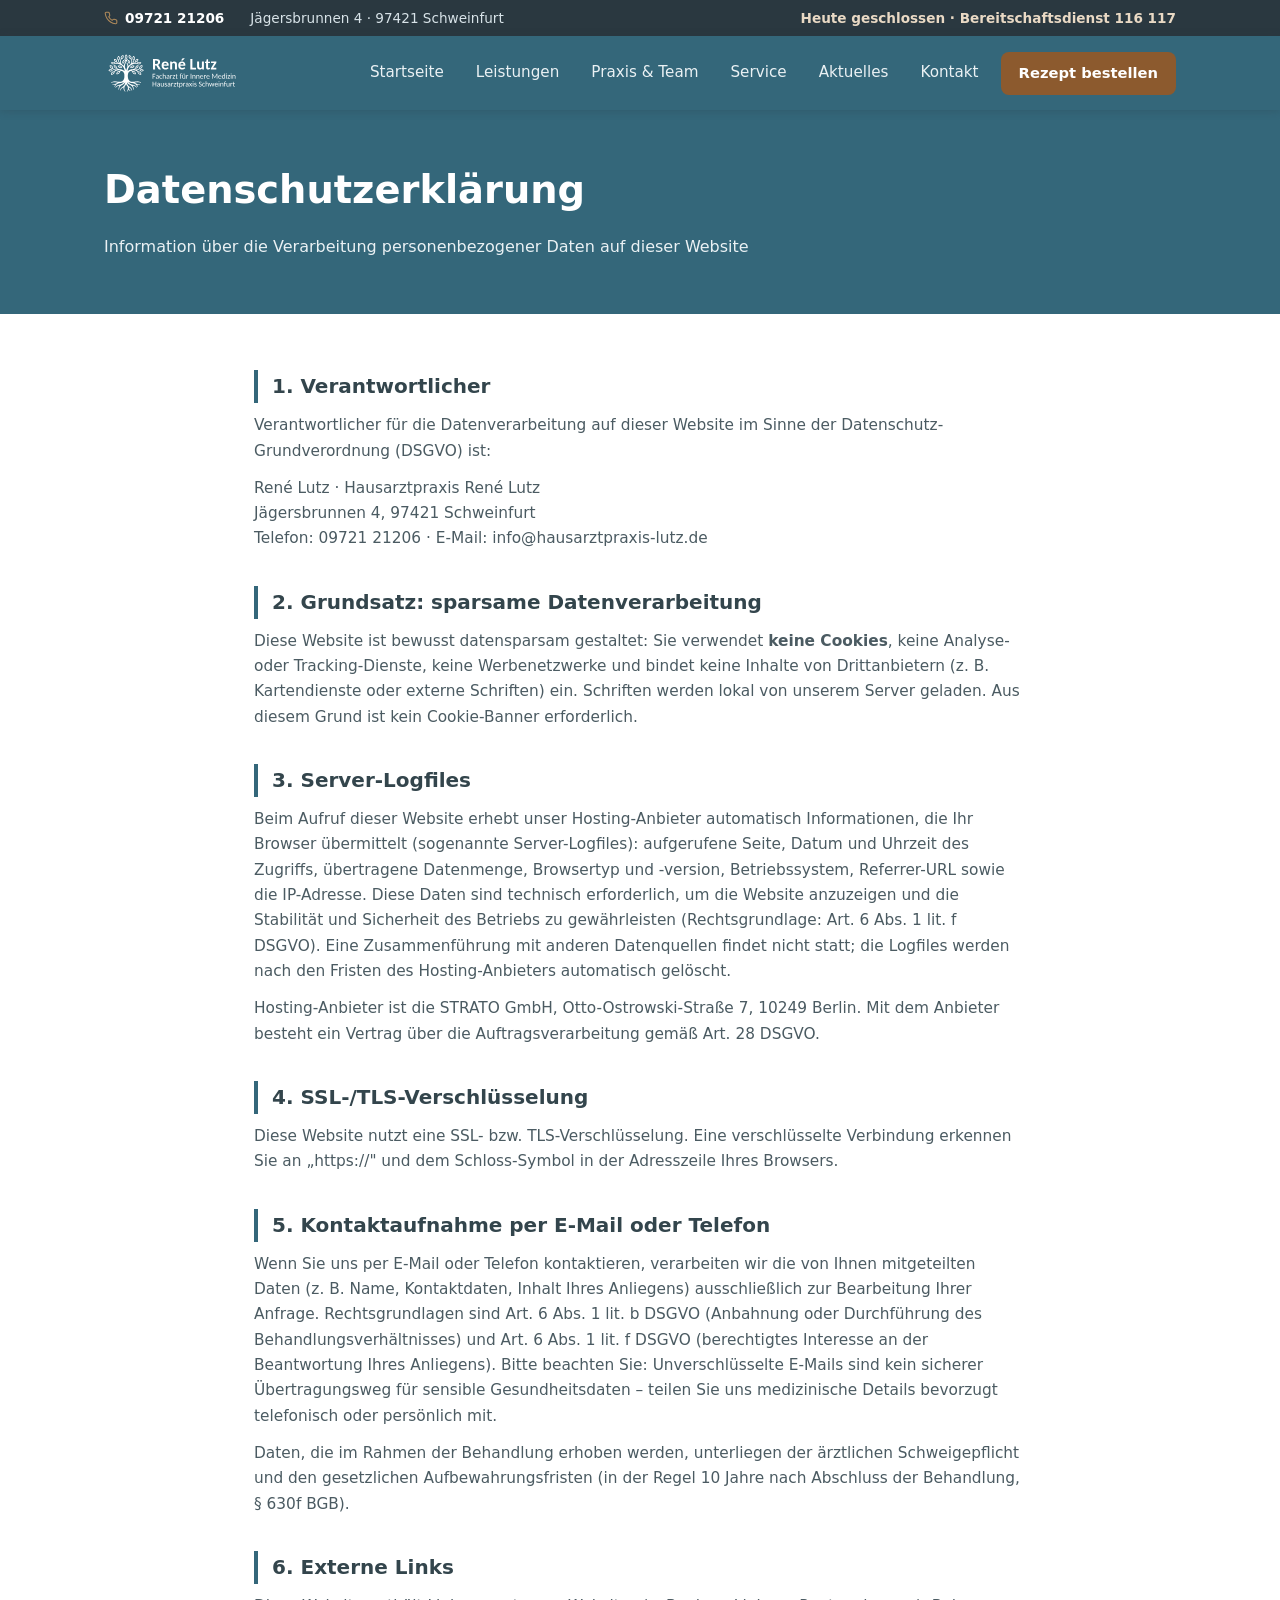
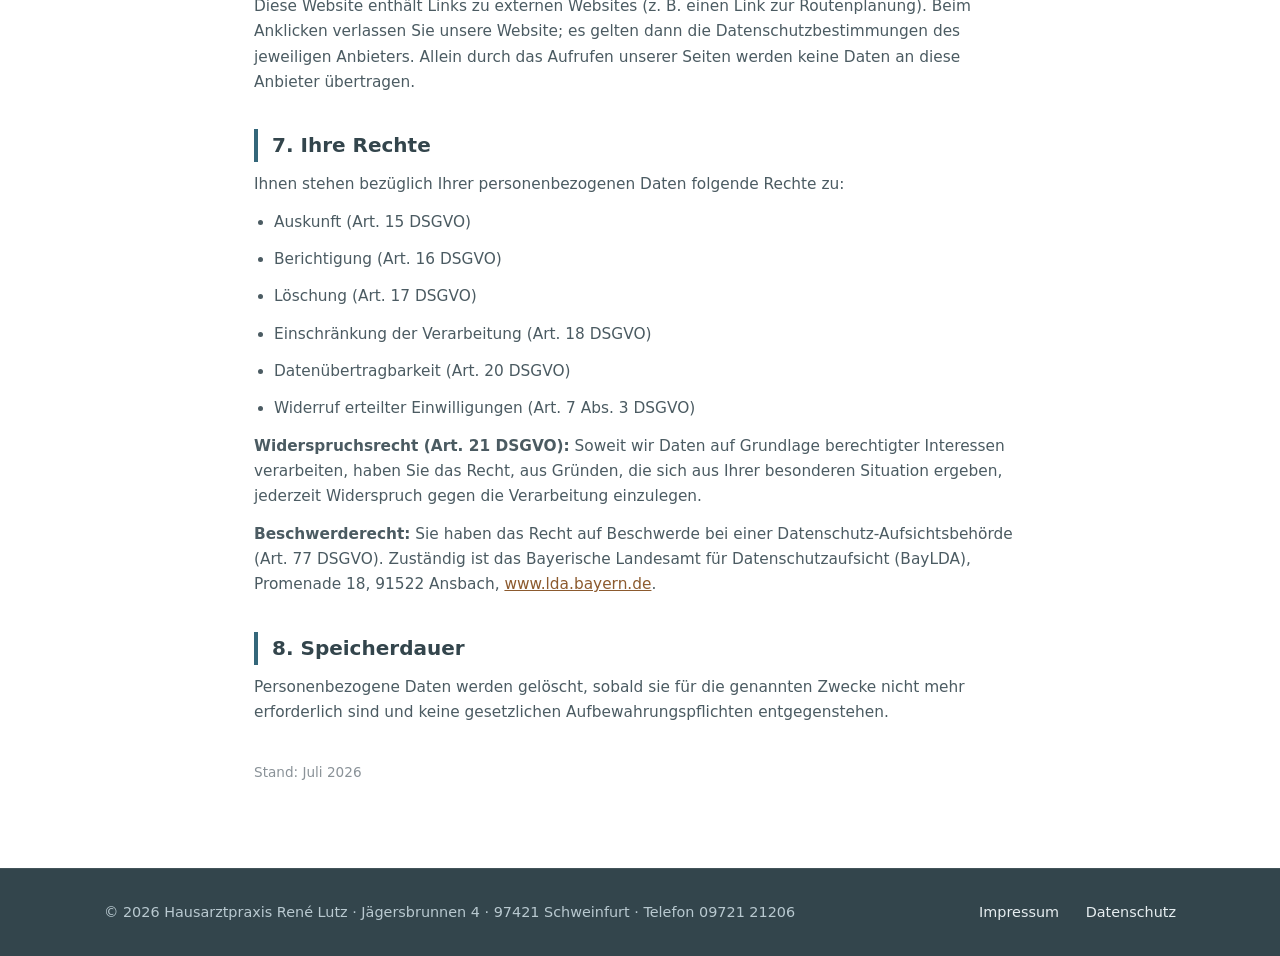
==== datenschutz.html @ 5f50a089 "Add files via upload" ====
<!DOCTYPE html>
<html lang="de">
<head>
<meta charset="UTF-8">
<meta name="viewport" content="width=device-width, initial-scale=1">
<title>Datenschutzerklärung – Hausarztpraxis René Lutz, Schweinfurt</title>
<meta name="description" content="Datenschutzerklärung der Hausarztpraxis René Lutz, Schweinfurt.">
<!-- Canonical & Social -->
<link rel="canonical" href="https://hausarzt-lutz.de/datenschutz.html">
<meta property="og:type" content="website">
<meta property="og:site_name" content="Hausarztpraxis René Lutz">
<meta property="og:locale" content="de_DE">
<meta property="og:title" content="Datenschutzerklärung – Hausarztpraxis René Lutz, Schweinfurt">
<meta property="og:description" content="Datenschutzerklärung der Hausarztpraxis René Lutz, Schweinfurt.">
<meta property="og:url" content="https://hausarzt-lutz.de/datenschutz.html">
<meta property="og:image" content="https://hausarzt-lutz.de/og-image.png">
<meta property="og:image:width" content="1200">
<meta property="og:image:height" content="630">
<meta property="og:image:alt" content="Hausarztpraxis René Lutz, Schweinfurt">
<meta name="twitter:card" content="summary_large_image">
<!-- Favicons -->
<link rel="icon" href="favicon.svg" type="image/svg+xml">
<link rel="icon" href="favicon-32.png" sizes="32x32" type="image/png">
<link rel="icon" href="favicon-16.png" sizes="16x16" type="image/png">
<link rel="apple-touch-icon" href="apple-touch-icon.png">
<meta name="theme-color" content="#34677A">
<style>
:root{
  --petrol:#34677A;
  --petrol-dunkel:#33454C;
  --cognac:#A9713F;
  --cognac-dunkel:#8C5A2E;
  --salbei:#7D9276;
  --camel:#B08A5A;
  --eiche:#F6F2EB;
  --text:#33454C;
  --text-soft:#4B5B62;
}
*{box-sizing:border-box;margin:0;padding:0;}
html{scroll-behavior:smooth;}
@media (prefers-reduced-motion:reduce){html{scroll-behavior:auto;}}
body{
  font-family:"Inter","DM Sans",system-ui,-apple-system,"Segoe UI",Arial,sans-serif;
  color:var(--text);background:#fff;line-height:1.65;-webkit-font-smoothing:antialiased;
}
h1,h2,h3{font-family:"DM Sans","Inter",system-ui,sans-serif;}
a{color:var(--cognac-dunkel);}
.wrap{max-width:1120px;margin:0 auto;padding:0 24px;}

.infobar{background:#2A3840;color:#D8E3E8;font-size:.85rem;}
.infobar-inner{max-width:1120px;margin:0 auto;padding:7px 24px;display:flex;align-items:center;gap:26px;flex-wrap:wrap;}
.infobar a.infobar-tel{color:#fff;text-decoration:none;font-weight:600;display:inline-flex;align-items:center;gap:7px;}
.infobar a.infobar-tel:hover{text-decoration:underline;}
.infobar a.infobar-tel svg{width:14px;height:14px;color:#B08A5A;}
.infobar-heute{margin-left:auto;color:#E9D9C4;font-weight:600;}
@media (max-width:640px){.infobar-adresse{display:none;}.infobar-inner{gap:14px;padding:7px 16px;}}

header{background:var(--petrol);position:sticky;top:0;z-index:50;box-shadow:0 1px 8px rgba(42,56,64,.25);}
.header-inner{display:flex;align-items:center;justify-content:space-between;padding:14px 24px;max-width:1120px;margin:0 auto;}
.logo-link img{height:46px;width:auto;display:block;}
nav{display:flex;gap:28px;}
nav a{color:#EAF1F4;text-decoration:none;font-size:.95rem;font-weight:500;padding:6px 2px;border-bottom:2px solid transparent;}
nav a:hover,nav a:focus,nav a[aria-current]{border-bottom-color:var(--camel);color:#fff;}
.nav-toggle{display:none;}
.btn-rezept{background:var(--cognac-dunkel);color:#fff;padding:9px 18px;border-radius:8px;font-weight:600;font-size:.92rem;text-decoration:none;white-space:nowrap;}
.btn-rezept:hover,.btn-rezept:focus{background:#6E4523;color:#fff;}
.header-inner{justify-content:flex-start;gap:20px;}
.logo-link{margin-right:auto;}
@media (max-width:640px){.btn-rezept{padding:8px 13px;font-size:.85rem;}}


.seitenkopf{background:var(--petrol);color:#fff;padding:48px 0 54px;}
.seitenkopf h1{font-size:clamp(1.8rem,3.5vw,2.4rem);}
.seitenkopf p{margin-top:12px;color:#EAF1F4;max-width:44em;}

.springen{background:var(--eiche);padding:18px 0;}
.springen .wrap{display:flex;flex-wrap:wrap;gap:10px 22px;font-size:.92rem;}
.springen a{text-decoration:none;font-weight:600;}
.springen a:hover{text-decoration:underline;}

section.block{padding:60px 0;}
section.block:nth-of-type(even){background:var(--eiche);}
.block h2{
  font-size:clamp(1.4rem,2.6vw,1.8rem);color:var(--petrol-dunkel);margin-bottom:8px;
  padding-left:16px;border-left:5px solid var(--akzent,var(--petrol));
}
.block .einleitung{color:var(--text-soft);max-width:46em;margin-bottom:26px;padding-left:21px;}
.block--termin{--akzent:var(--petrol);}
.block--rezept{--akzent:var(--salbei);}
.block--neu{--akzent:var(--camel);}
.block--info{--akzent:var(--cognac);}

.s-grid{display:grid;grid-template-columns:repeat(2,1fr);gap:18px;}
.s-item{
  background:#fff;border:1px solid rgba(51,69,76,.10);border-radius:12px;
  padding:22px 24px;box-shadow:0 2px 8px rgba(51,69,76,.05);
}
section.block:nth-of-type(odd) .s-item{background:#FAF7F1;}
.s-item h3{font-size:1.02rem;color:var(--petrol-dunkel);margin-bottom:8px;}
.s-item p{font-size:.94rem;color:var(--text-soft);margin-bottom:8px;}
.s-item p:last-child{margin-bottom:0;}
.s-item a.aktion{
  display:inline-flex;align-items:center;gap:6px;font-weight:600;font-size:.94rem;text-decoration:none;
}
.s-item a.aktion:hover{text-decoration:underline;}
.s-item ul{margin:6px 0 0 18px;font-size:.94rem;color:var(--text-soft);}
.s-item li{margin-bottom:5px;}
.merkbox{
  margin-top:24px;background:#fff;border:1px solid rgba(52,103,122,.30);
  border-radius:12px;padding:18px 22px;font-size:.92rem;color:var(--text-soft);max-width:52em;
}
.merkbox strong{color:var(--petrol-dunkel);}

.cta{background:var(--petrol-dunkel);color:#fff;padding:56px 0;text-align:center;}
.cta h2{font-size:clamp(1.4rem,2.6vw,1.8rem);margin-bottom:10px;}
.cta p{color:#D8E3E8;margin-bottom:24px;}
.btn{display:inline-block;padding:14px 28px;border-radius:8px;font-weight:600;text-decoration:none;background:var(--cognac-dunkel);color:#fff;}
.btn:hover{background:#6E4523;}

footer{background:var(--petrol-dunkel);color:#B9C9D0;padding:32px 0;border-top:1px solid rgba(255,255,255,.08);}
.footer-inner{display:flex;flex-wrap:wrap;gap:18px;justify-content:space-between;align-items:center;max-width:1120px;margin:0 auto;padding:0 24px;font-size:.9rem;}
footer a{color:#E6EDF0;text-decoration:none;margin-left:22px;}
footer a:first-child{margin-left:0;}
footer a:hover{text-decoration:underline;}

@media (max-width:820px){
  .s-grid{grid-template-columns:1fr;}
  nav{display:none;}
  .nav-toggle{display:block;background:none;border:1px solid rgba(255,255,255,.4);border-radius:8px;color:#fff;padding:8px 12px;font-size:.9rem;cursor:pointer;}
  nav.offen{display:flex;position:absolute;top:100%;left:0;right:0;flex-direction:column;gap:0;background:var(--petrol-dunkel);padding:8px 0;}
  nav.offen a{padding:13px 24px;border-bottom:none;}
}

/* Skip-Link & sichtbare Fokuszustaende (Barrierefreiheit) */
.skip-link{position:absolute;left:-9999px;top:0;z-index:2000;background:var(--petrol-dunkel,#2a5464);color:#fff;padding:12px 22px;border-radius:0 0 10px 0;font-weight:600;text-decoration:none;font-family:"DM Sans","Inter",system-ui,sans-serif;}
.skip-link:focus{left:0;}
main#inhalt:focus{outline:none;}
a:focus-visible,button:focus-visible,summary:focus-visible,[tabindex]:focus-visible{outline:3px solid var(--camel,#C89B6A);outline-offset:2px;border-radius:3px;}
</style>
</head>
<body>
<a class="skip-link" href="#inhalt">Zum Inhalt springen</a>

<div class="infobar">
  <div class="infobar-inner">
    <a href="tel:0972121206" class="infobar-tel">
      <svg viewBox="0 0 24 24" fill="none" stroke="currentColor" stroke-width="1.8" stroke-linecap="round" stroke-linejoin="round" aria-hidden="true"><path d="M22 16.9v3a2 2 0 0 1-2.2 2 19.8 19.8 0 0 1-8.6-3.1 19.5 19.5 0 0 1-6-6A19.8 19.8 0 0 1 2.1 4.2 2 2 0 0 1 4.1 2h3a2 2 0 0 1 2 1.7c.1 1 .4 2 .7 2.9a2 2 0 0 1-.5 2.1L8 10a16 16 0 0 0 6 6l1.3-1.3a2 2 0 0 1 2.1-.5c.9.3 1.9.6 2.9.7a2 2 0 0 1 1.7 2z"/></svg>
      09721&nbsp;21206
    </a>
    <span class="infobar-adresse">Jägersbrunnen 4 · 97421 Schweinfurt</span>
    <span class="infobar-heute" id="infobar-heute">Sprechzeiten nach Vereinbarung</span>
  </div>
</div>

<header>
  <div class="header-inner">
    <a class="logo-link" href="index.html" aria-label="Hausarztpraxis René Lutz – Startseite">
      <img src="[data-uri]" alt="Hausarztpraxis René Lutz">
    </a>
    <button class="nav-toggle" aria-expanded="false" aria-controls="hauptnav" onclick="var n=document.getElementById('hauptnav');n.classList.toggle('offen');this.setAttribute('aria-expanded',n.classList.contains('offen'));">Menü</button>
    <nav id="hauptnav" aria-label="Hauptnavigation">
      <a href="index.html">Startseite</a>
      <a href="leistungen.html">Leistungen</a>
      <a href="praxis-team.html">Praxis &amp; Team</a>
      <a href="service.html">Service</a>
      <a href="news.html">Aktuelles</a>
      <a href="index.html#kontakt">Kontakt</a>
    </nav>
    <a class="btn-rezept" href="https://praxishelfer.doc-online.de/ph/praxishelfer.php?ph=rz&amp;id=hausarztpraxis-lutz" rel="noopener" target="_blank">Rezept bestellen</a>
  </div>
</header>
<main id="inhalt" tabindex="-1">

<div class="seitenkopf">
  <div class="wrap">
    <h1>Datenschutzerklärung</h1>
    <p>Information über die Verarbeitung personenbezogener Daten auf dieser Website</p>
  </div>
</div>
<style>
.rechtstext{max-width:820px;margin:0 auto;padding:56px 24px 72px;}
.rechtstext h2{font-size:1.25rem;color:var(--petrol-dunkel);margin:34px 0 10px;padding-left:14px;border-left:4px solid var(--petrol);}
.rechtstext h2:first-of-type{margin-top:0;}
.rechtstext p, .rechtstext li{color:var(--text-soft);font-size:.96rem;margin-bottom:12px;}
.rechtstext ul{margin:0 0 12px 20px;}
.rechtstext .stand{margin-top:36px;font-size:.85rem;color:#8A9298;}
</style>
<div class="rechtstext">
<h2>1. Verantwortlicher</h2>
<p>Verantwortlicher für die Datenverarbeitung auf dieser Website im Sinne der Datenschutz-Grundverordnung (DSGVO) ist:</p>
<p>René Lutz · Hausarztpraxis René Lutz<br>
Jägersbrunnen 4, 97421 Schweinfurt<br>
Telefon: 09721 21206 · E-Mail: info@hausarztpraxis-lutz.de</p>

<h2>2. Grundsatz: sparsame Datenverarbeitung</h2>
<p>Diese Website ist bewusst datensparsam gestaltet: Sie verwendet <strong>keine Cookies</strong>, keine Analyse- oder Tracking-Dienste, keine Werbenetzwerke und bindet keine Inhalte von Drittanbietern (z.&nbsp;B. Kartendienste oder externe Schriften) ein. Schriften werden lokal von unserem Server geladen. Aus diesem Grund ist kein Cookie-Banner erforderlich.</p>

<h2>3. Server-Logfiles</h2>
<p>Beim Aufruf dieser Website erhebt unser Hosting-Anbieter automatisch Informationen, die Ihr Browser übermittelt (sogenannte Server-Logfiles): aufgerufene Seite, Datum und Uhrzeit des Zugriffs, übertragene Datenmenge, Browsertyp und -version, Betriebssystem, Referrer-URL sowie die IP-Adresse. Diese Daten sind technisch erforderlich, um die Website anzuzeigen und die Stabilität und Sicherheit des Betriebs zu gewährleisten (Rechtsgrundlage: Art. 6 Abs. 1 lit. f DSGVO). Eine Zusammenführung mit anderen Datenquellen findet nicht statt; die Logfiles werden nach den Fristen des Hosting-Anbieters automatisch gelöscht.</p>
<p>Hosting-Anbieter ist die STRATO GmbH, Otto-Ostrowski-Straße 7, 10249 Berlin. Mit dem Anbieter besteht ein Vertrag über die Auftragsverarbeitung gemäß Art. 28 DSGVO.</p>

<h2>4. SSL-/TLS-Verschlüsselung</h2>
<p>Diese Website nutzt eine SSL- bzw. TLS-Verschlüsselung. Eine verschlüsselte Verbindung erkennen Sie an „https://" und dem Schloss-Symbol in der Adresszeile Ihres Browsers.</p>

<h2>5. Kontaktaufnahme per E-Mail oder Telefon</h2>
<p>Wenn Sie uns per E-Mail oder Telefon kontaktieren, verarbeiten wir die von Ihnen mitgeteilten Daten (z.&nbsp;B. Name, Kontaktdaten, Inhalt Ihres Anliegens) ausschließlich zur Bearbeitung Ihrer Anfrage. Rechtsgrundlagen sind Art. 6 Abs. 1 lit. b DSGVO (Anbahnung oder Durchführung des Behandlungsverhältnisses) und Art. 6 Abs. 1 lit. f DSGVO (berechtigtes Interesse an der Beantwortung Ihres Anliegens). Bitte beachten Sie: Unverschlüsselte E-Mails sind kein sicherer Übertragungsweg für sensible Gesundheitsdaten – teilen Sie uns medizinische Details bevorzugt telefonisch oder persönlich mit.</p>
<p>Daten, die im Rahmen der Behandlung erhoben werden, unterliegen der ärztlichen Schweigepflicht und den gesetzlichen Aufbewahrungsfristen (in der Regel 10 Jahre nach Abschluss der Behandlung, § 630f BGB).</p>

<h2>6. Externe Links</h2>
<p>Diese Website enthält Links zu externen Websites (z.&nbsp;B. einen Link zur Routenplanung). Beim Anklicken verlassen Sie unsere Website; es gelten dann die Datenschutzbestimmungen des jeweiligen Anbieters. Allein durch das Aufrufen unserer Seiten werden keine Daten an diese Anbieter übertragen.</p>

<h2>7. Ihre Rechte</h2>
<p>Ihnen stehen bezüglich Ihrer personenbezogenen Daten folgende Rechte zu:</p>
<ul>
<li>Auskunft (Art. 15 DSGVO)</li>
<li>Berichtigung (Art. 16 DSGVO)</li>
<li>Löschung (Art. 17 DSGVO)</li>
<li>Einschränkung der Verarbeitung (Art. 18 DSGVO)</li>
<li>Datenübertragbarkeit (Art. 20 DSGVO)</li>
<li>Widerruf erteilter Einwilligungen (Art. 7 Abs. 3 DSGVO)</li>
</ul>
<p><strong>Widerspruchsrecht (Art. 21 DSGVO):</strong> Soweit wir Daten auf Grundlage berechtigter Interessen verarbeiten, haben Sie das Recht, aus Gründen, die sich aus Ihrer besonderen Situation ergeben, jederzeit Widerspruch gegen die Verarbeitung einzulegen.</p>
<p><strong>Beschwerderecht:</strong> Sie haben das Recht auf Beschwerde bei einer Datenschutz-Aufsichtsbehörde (Art. 77 DSGVO). Zuständig ist das Bayerische Landesamt für Datenschutzaufsicht (BayLDA), Promenade 18, 91522 Ansbach, <a href="https://www.lda.bayern.de" rel="noopener" target="_blank">www.lda.bayern.de</a>.</p>

<h2>8. Speicherdauer</h2>
<p>Personenbezogene Daten werden gelöscht, sobald sie für die genannten Zwecke nicht mehr erforderlich sind und keine gesetzlichen Aufbewahrungspflichten entgegenstehen.</p>
<p class="stand">Stand: Juli 2026</p>
</div>
</main>
<footer>
  <div class="footer-inner">
    <span>© 2026 Hausarztpraxis René Lutz · Jägersbrunnen 4 · 97421 Schweinfurt · Telefon 09721 21206</span>
    <span>
      <a href="impressum.html">Impressum</a>
      <a href="datenschutz.html">Datenschutz</a>
    </span>
  </div>
</footer>

<script>
// ==========================================================
//  Urlaubsplanung Hausarztpraxis Rene Lutz - ganzes Jahr
//  Nur diese Datei bearbeiten und per File Manager hochladen.
//  Datumsformat: JJJJ-MM-TT
//  Beliebig viele Zeitraeume - einfach Zeilen kopieren.
//  Abgelaufene Zeitraeume stoeren nicht (werden ignoriert),
//  einmal im Jahr aufraeumen genuegt.
// ==========================================================
window.HLZ_URLAUB = {
  vorlauf_tage: 90,   // Vorab-Hinweis erscheint so viele Tage vorher
  zeitraeume: [
    { von: "2026-09-28", bis: "2026-10-09", vertretung: "" },
    // { von: "2026-12-24", bis: "2027-01-01", vertretung: "Praxis Dr. Mustermann, Tel. 09721 12345" },
  ]
};
</script>
<script>
(function(){
  var el = document.getElementById('infobar-heute');
  if(!el) return;
  var plan = {1:[[8,11],[15,17]],2:[[8,11],[15,17]],3:[[7,11]],4:[[8,11],[15,17]],5:[[8,11]]};
  function ostern(j){
    var a=j%19,b=Math.floor(j/100),c=j%100,d=Math.floor(b/4),e=b%4,
        f=Math.floor((b+8)/25),g=Math.floor((b-f+1)/3),
        h=(19*a+b-d-g+15)%30,i=Math.floor(c/4),k=c%4,
        l=(32+2*e+2*i-h-k)%7,m=Math.floor((a+11*h+22*l)/451),
        mo=Math.floor((h+l-7*m+114)/31),ta=((h+l-7*m+114)%31)+1;
    return new Date(j,mo-1,ta);
  }
  function plusTage(dat,n){var d=new Date(dat);d.setDate(d.getDate()+n);return d;}
  function gleicherTag(a,b){return a.getFullYear()===b.getFullYear()&&a.getMonth()===b.getMonth()&&a.getDate()===b.getDate();}
  var MARIAE_HIMMELFAHRT = true;
  function istFeiertag(d){
    var j=d.getFullYear(), o=ostern(j);
    var fix=[[1,1],[1,6],[5,1],[10,3],[11,1],[12,25],[12,26]];
    if(MARIAE_HIMMELFAHRT) fix.push([8,15]);
    for(var i=0;i<fix.length;i++){if(d.getMonth()===fix[i][0]-1&&d.getDate()===fix[i][1])return true;}
    var bew=[-2,1,39,50,60];
    for(var i=0;i<bew.length;i++){if(gleicherTag(d,plusTage(o,bew[i])))return true;}
    return false;
  }
  var heute = new Date(); heute.setHours(0,0,0,0);
  var u = window.HLZ_URLAUB || null;
  function parse(s){var d=new Date(s);d.setHours(0,0,0,0);return d;}
  function dm(d){return ('0'+d.getDate()).slice(-2)+'.'+('0'+(d.getMonth()+1)).slice(-2)+'.';}
  function banner(text, dringend){
    var b=document.createElement('div');
    b.setAttribute('role','status');
    b.style.cssText='background:'+(dringend?'#A9713F':'#E9D9C4')+';color:'+(dringend?'#fff':'#5C3A21')+
      ';text-align:center;padding:12px 20px;font-size:.95rem;font-weight:600;line-height:1.5;';
    b.textContent=text;
    var header=document.querySelector('header');
    if(header && header.parentNode) header.parentNode.insertBefore(b, header.nextSibling);
  }
  var aktiv=null, kommend=null;
  if(u && u.zeitraeume){
    for(var i=0;i<u.zeitraeume.length;i++){
      var z=u.zeitraeume[i];
      if(!z.von||!z.bis) continue;
      var v=parse(z.von), b2=parse(z.bis);
      if(heute>=v && heute<=b2){ aktiv={von:v,bis:b2,vertretung:z.vertretung}; break; }
      if(heute<v){
        var diff=(v-heute)/(1000*60*60*24);
        if(u.vorlauf_tage && diff<=u.vorlauf_tage && (!kommend || v<kommend.von)){
          kommend={von:v,bis:b2,vertretung:z.vertretung};
        }
      }
    }
  }
  if(aktiv){
    el.textContent='Praxis geschlossen bis '+dm(aktiv.bis)+' \u00b7 116 117';
    var btxt='Die Praxis ist vom '+dm(aktiv.von)+' bis '+dm(aktiv.bis)+' geschlossen.';
    if(aktiv.vertretung) btxt+=' Vertretung: '+aktiv.vertretung+'.';
    btxt+=' In dringenden F\u00e4llen: \u00c4rztlicher Bereitschaftsdienst 116 117.';
    banner(btxt, true);
  } else {
    if(kommend){
      var btxt='Hinweis: Die Praxis bleibt vom '+dm(kommend.von)+' bis '+dm(kommend.bis)+' geschlossen.';
      if(kommend.vertretung) btxt+=' Vertretung: '+kommend.vertretung+'.';
      banner(btxt, false);
    }
    if(istFeiertag(heute)){
      el.textContent='Heute geschlossen (Feiertag) \u00b7 Bereitschaftsdienst 116 117';
    } else if(plan[heute.getDay()]){
      el.textContent='Heute: '+plan[heute.getDay()].map(function(s){return s[0]+'\u2013'+s[1]+' Uhr';}).join(' und ');
    } else {
      el.textContent='Heute geschlossen \u00b7 Bereitschaftsdienst 116 117';
    }
  }
})();
</script>

</body>
</html>
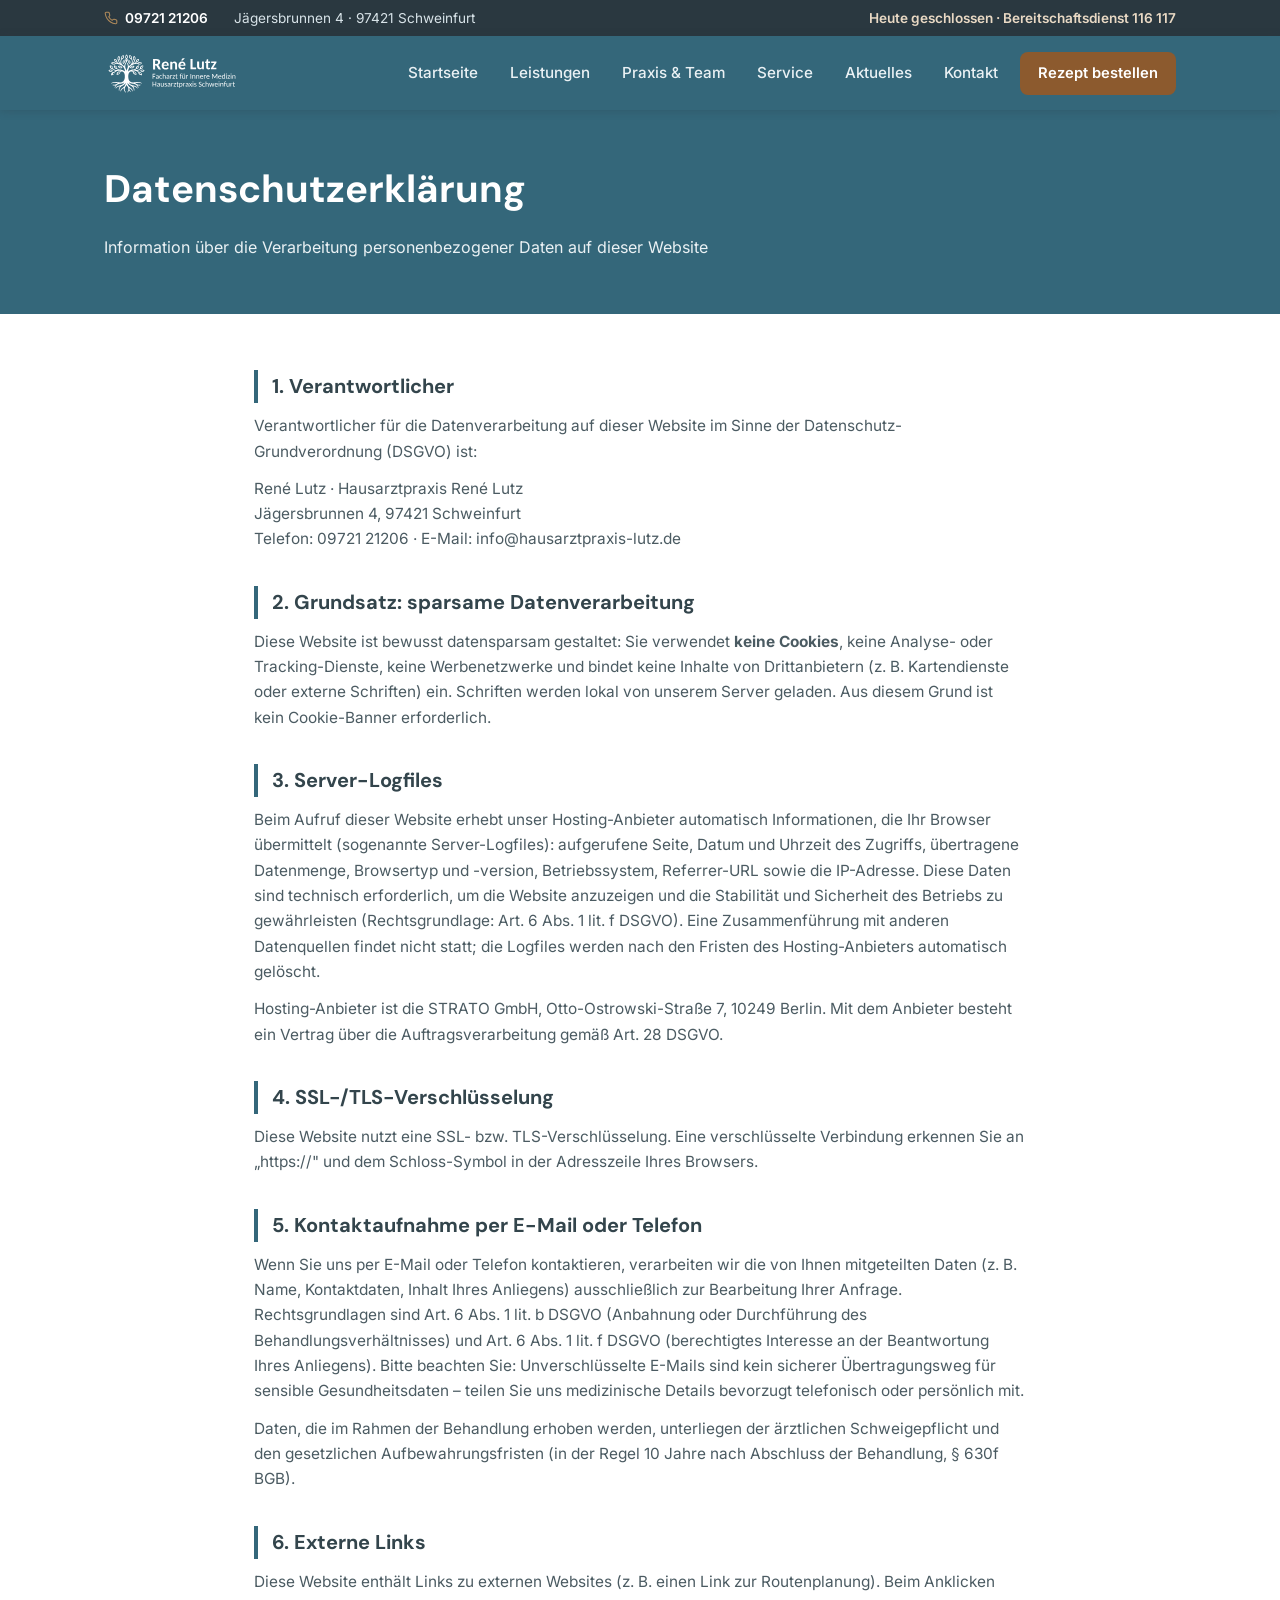
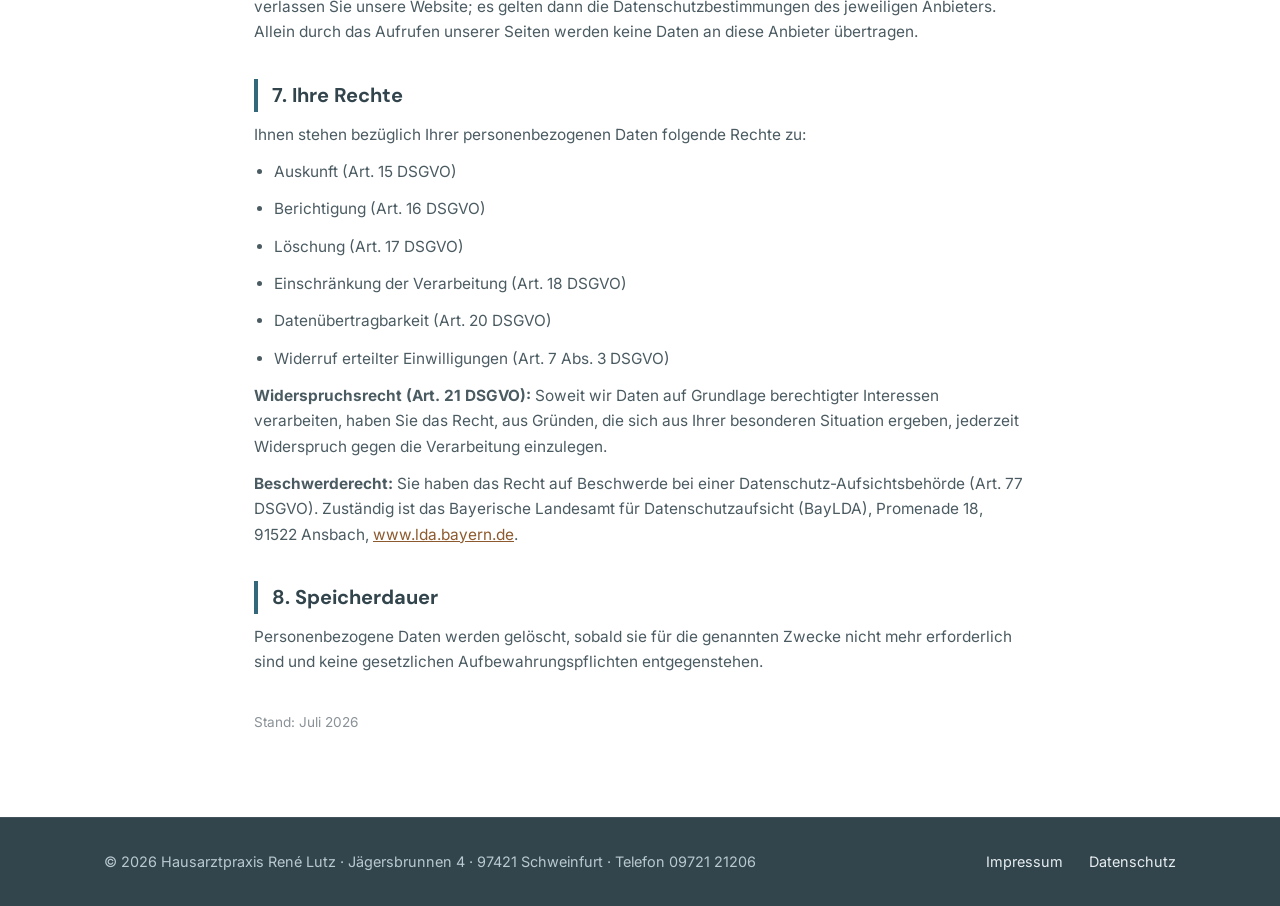
==== commit 268d6abf: "Add files via upload" ====
--- a/datenschutz.html
+++ b/datenschutz.html
@@ -24,60 +24,17 @@
 <link rel="icon" href="favicon-16.png" sizes="16x16" type="image/png">
 <link rel="apple-touch-icon" href="apple-touch-icon.png">
 <meta name="theme-color" content="#34677A">
+<link rel="stylesheet" href="style.css">
 <style>
-:root{
-  --petrol:#34677A;
-  --petrol-dunkel:#33454C;
-  --cognac:#A9713F;
-  --cognac-dunkel:#8C5A2E;
-  --salbei:#7D9276;
-  --camel:#B08A5A;
-  --eiche:#F6F2EB;
-  --text:#33454C;
-  --text-soft:#4B5B62;
-}
-*{box-sizing:border-box;margin:0;padding:0;}
-html{scroll-behavior:smooth;}
-@media (prefers-reduced-motion:reduce){html{scroll-behavior:auto;}}
-body{
-  font-family:"Inter","DM Sans",system-ui,-apple-system,"Segoe UI",Arial,sans-serif;
-  color:var(--text);background:#fff;line-height:1.65;-webkit-font-smoothing:antialiased;
-}
-h1,h2,h3{font-family:"DM Sans","Inter",system-ui,sans-serif;}
-a{color:var(--cognac-dunkel);}
-.wrap{max-width:1120px;margin:0 auto;padding:0 24px;}
-
-.infobar{background:#2A3840;color:#D8E3E8;font-size:.85rem;}
-.infobar-inner{max-width:1120px;margin:0 auto;padding:7px 24px;display:flex;align-items:center;gap:26px;flex-wrap:wrap;}
-.infobar a.infobar-tel{color:#fff;text-decoration:none;font-weight:600;display:inline-flex;align-items:center;gap:7px;}
-.infobar a.infobar-tel:hover{text-decoration:underline;}
-.infobar a.infobar-tel svg{width:14px;height:14px;color:#B08A5A;}
-.infobar-heute{margin-left:auto;color:#E9D9C4;font-weight:600;}
-@media (max-width:640px){.infobar-adresse{display:none;}.infobar-inner{gap:14px;padding:7px 16px;}}
-
-header{background:var(--petrol);position:sticky;top:0;z-index:50;box-shadow:0 1px 8px rgba(42,56,64,.25);}
 .header-inner{display:flex;align-items:center;justify-content:space-between;padding:14px 24px;max-width:1120px;margin:0 auto;}
-.logo-link img{height:46px;width:auto;display:block;}
-nav{display:flex;gap:28px;}
-nav a{color:#EAF1F4;text-decoration:none;font-size:.95rem;font-weight:500;padding:6px 2px;border-bottom:2px solid transparent;}
-nav a:hover,nav a:focus,nav a[aria-current]{border-bottom-color:var(--camel);color:#fff;}
-.nav-toggle{display:none;}
-.btn-rezept{background:var(--cognac-dunkel);color:#fff;padding:9px 18px;border-radius:8px;font-weight:600;font-size:.92rem;text-decoration:none;white-space:nowrap;}
-.btn-rezept:hover,.btn-rezept:focus{background:#6E4523;color:#fff;}
 .header-inner{justify-content:flex-start;gap:20px;}
-.logo-link{margin-right:auto;}
-@media (max-width:640px){.btn-rezept{padding:8px 13px;font-size:.85rem;}}
-
-
 .seitenkopf{background:var(--petrol);color:#fff;padding:48px 0 54px;}
 .seitenkopf h1{font-size:clamp(1.8rem,3.5vw,2.4rem);}
 .seitenkopf p{margin-top:12px;color:#EAF1F4;max-width:44em;}
-
 .springen{background:var(--eiche);padding:18px 0;}
 .springen .wrap{display:flex;flex-wrap:wrap;gap:10px 22px;font-size:.92rem;}
 .springen a{text-decoration:none;font-weight:600;}
 .springen a:hover{text-decoration:underline;}
-
 section.block{padding:60px 0;}
 section.block:nth-of-type(even){background:var(--eiche);}
 .block h2{
@@ -89,7 +46,6 @@
 .block--rezept{--akzent:var(--salbei);}
 .block--neu{--akzent:var(--camel);}
 .block--info{--akzent:var(--cognac);}
-
 .s-grid{display:grid;grid-template-columns:repeat(2,1fr);gap:18px;}
 .s-item{
   background:#fff;border:1px solid rgba(51,69,76,.10);border-radius:12px;
@@ -110,32 +66,13 @@
   border-radius:12px;padding:18px 22px;font-size:.92rem;color:var(--text-soft);max-width:52em;
 }
 .merkbox strong{color:var(--petrol-dunkel);}
-
-.cta{background:var(--petrol-dunkel);color:#fff;padding:56px 0;text-align:center;}
-.cta h2{font-size:clamp(1.4rem,2.6vw,1.8rem);margin-bottom:10px;}
-.cta p{color:#D8E3E8;margin-bottom:24px;}
-.btn{display:inline-block;padding:14px 28px;border-radius:8px;font-weight:600;text-decoration:none;background:var(--cognac-dunkel);color:#fff;}
-.btn:hover{background:#6E4523;}
-
-footer{background:var(--petrol-dunkel);color:#B9C9D0;padding:32px 0;border-top:1px solid rgba(255,255,255,.08);}
-.footer-inner{display:flex;flex-wrap:wrap;gap:18px;justify-content:space-between;align-items:center;max-width:1120px;margin:0 auto;padding:0 24px;font-size:.9rem;}
-footer a{color:#E6EDF0;text-decoration:none;margin-left:22px;}
-footer a:first-child{margin-left:0;}
-footer a:hover{text-decoration:underline;}
-
-@media (max-width:820px){
+@media (max-width:900px){
   .s-grid{grid-template-columns:1fr;}
   nav{display:none;}
   .nav-toggle{display:block;background:none;border:1px solid rgba(255,255,255,.4);border-radius:8px;color:#fff;padding:8px 12px;font-size:.9rem;cursor:pointer;}
   nav.offen{display:flex;position:absolute;top:100%;left:0;right:0;flex-direction:column;gap:0;background:var(--petrol-dunkel);padding:8px 0;}
   nav.offen a{padding:13px 24px;border-bottom:none;}
 }
-
-/* Skip-Link & sichtbare Fokuszustaende (Barrierefreiheit) */
-.skip-link{position:absolute;left:-9999px;top:0;z-index:2000;background:var(--petrol-dunkel,#2a5464);color:#fff;padding:12px 22px;border-radius:0 0 10px 0;font-weight:600;text-decoration:none;font-family:"DM Sans","Inter",system-ui,sans-serif;}
-.skip-link:focus{left:0;}
-main#inhalt:focus{outline:none;}
-a:focus-visible,button:focus-visible,summary:focus-visible,[tabindex]:focus-visible{outline:3px solid var(--camel,#C89B6A);outline-offset:2px;border-radius:3px;}
 </style>
 </head>
 <body>
@@ -155,7 +92,7 @@
 <header>
   <div class="header-inner">
     <a class="logo-link" href="index.html" aria-label="Hausarztpraxis René Lutz – Startseite">
-      <img src="[data-uri]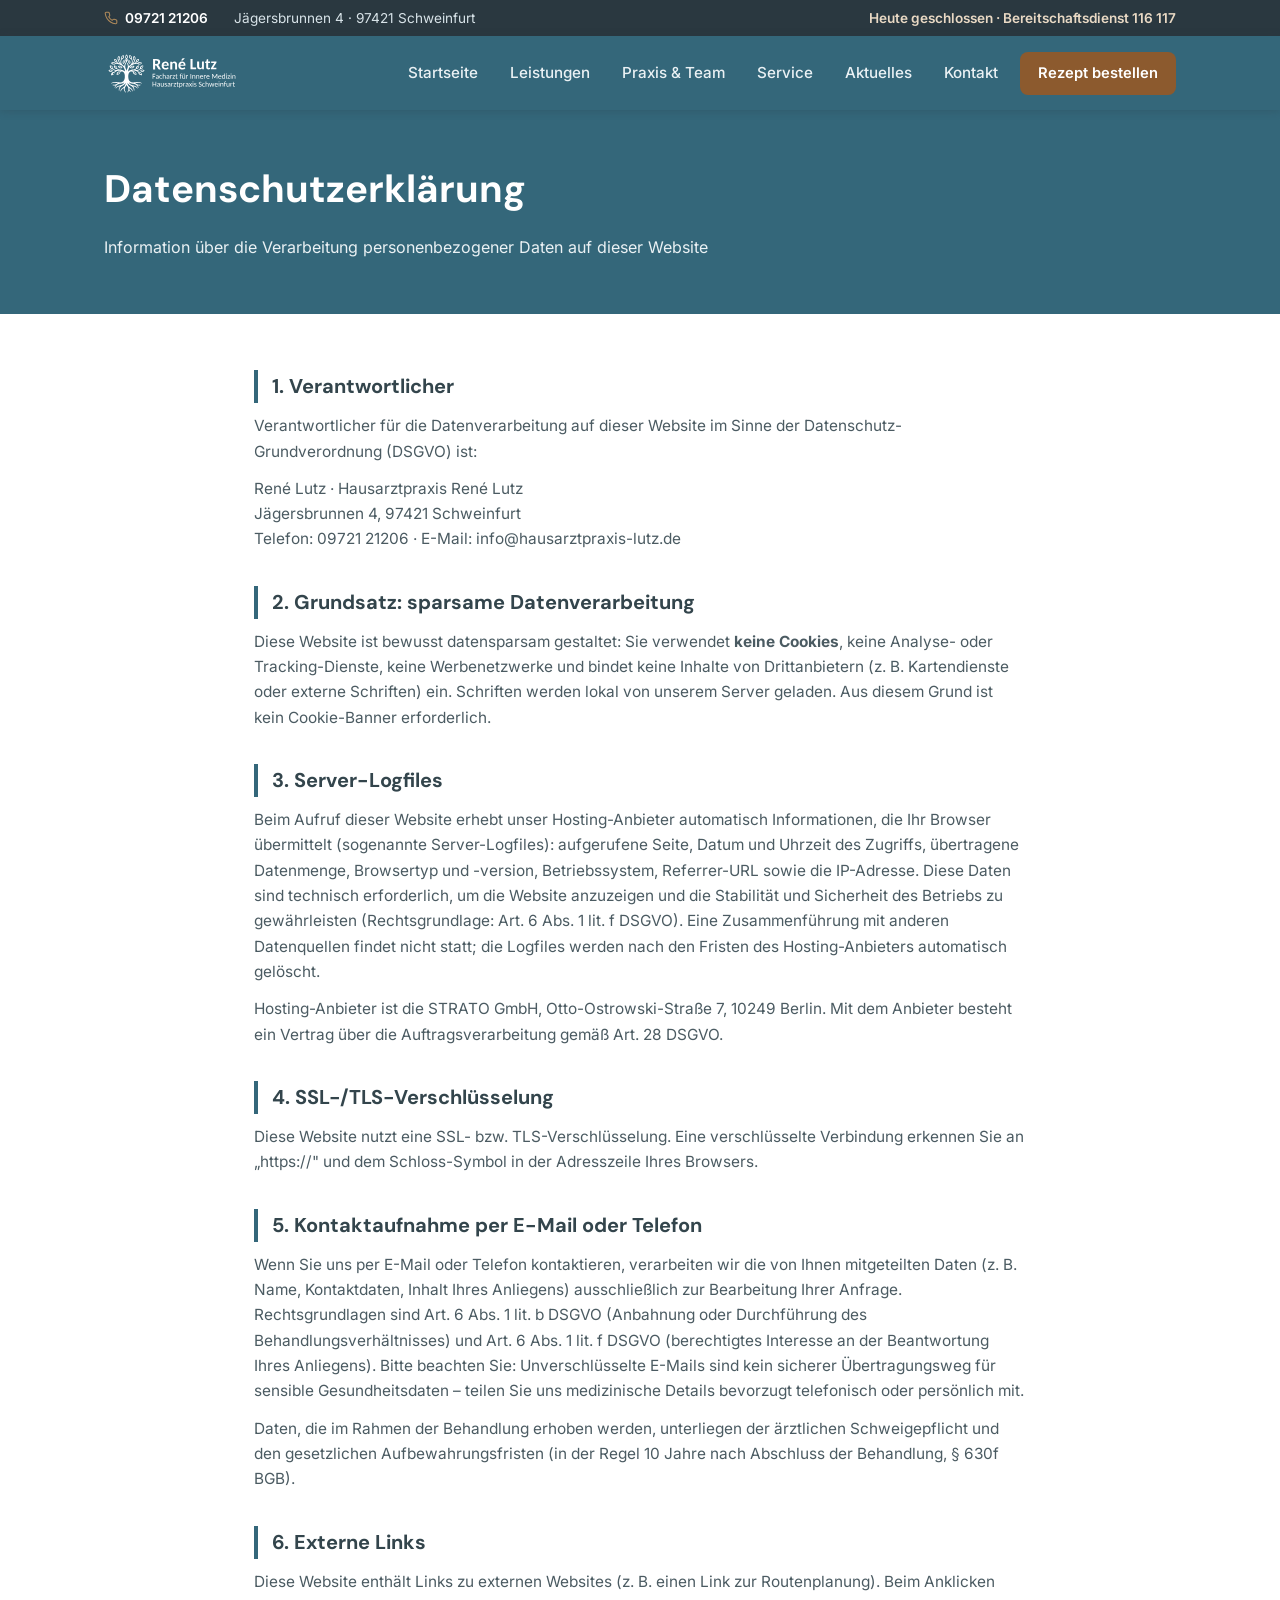
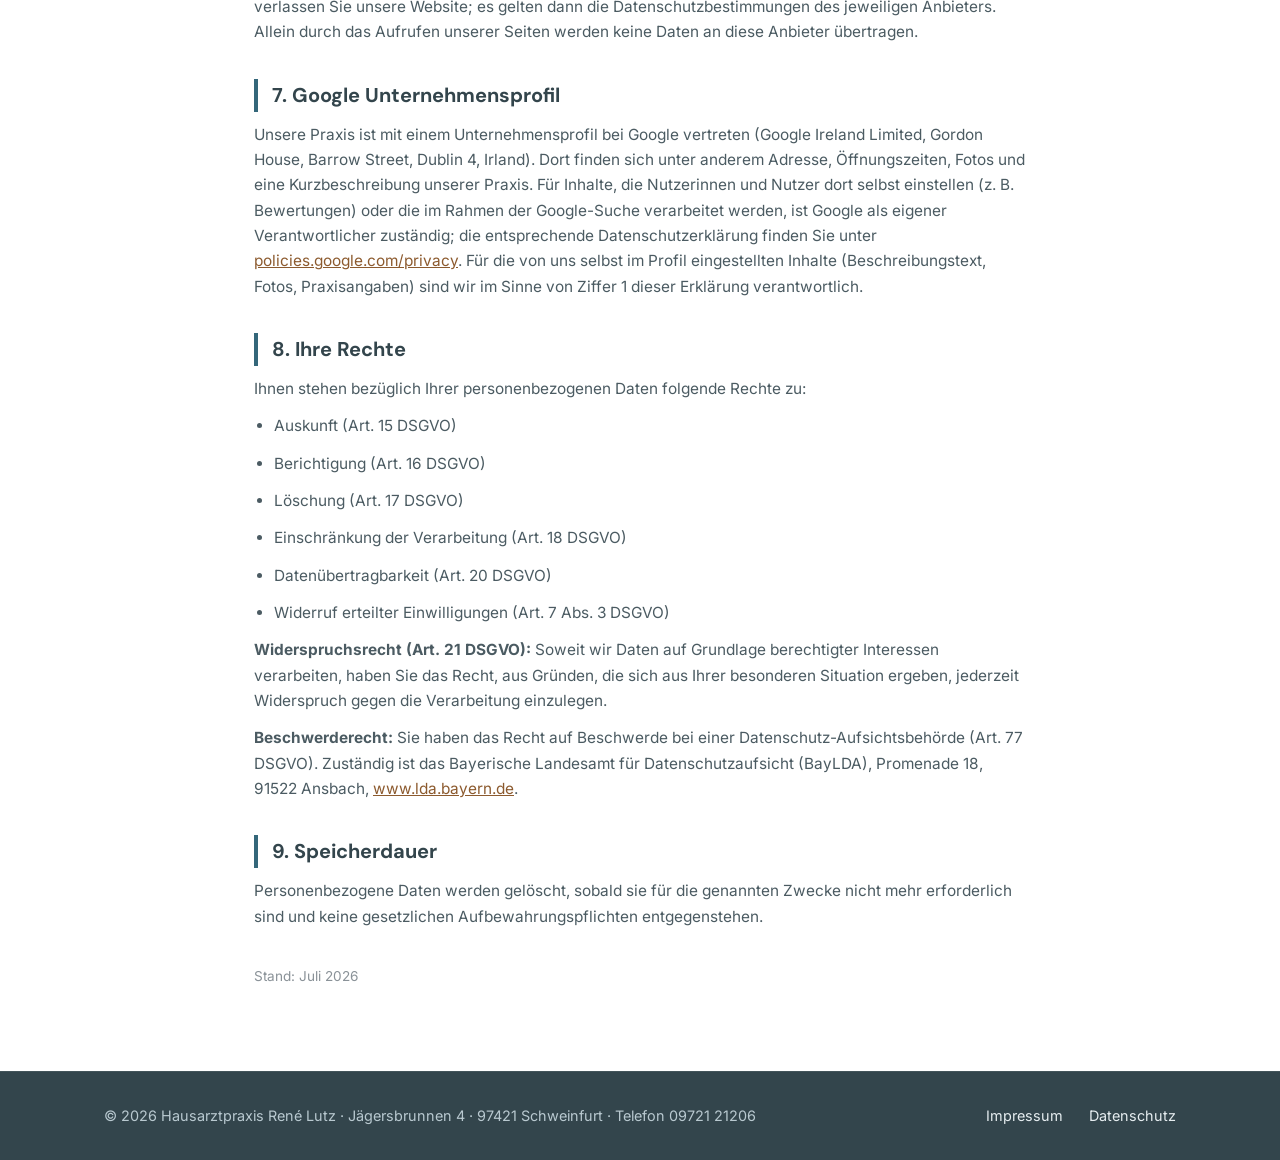
==== commit d55ce509: "Add files via upload" ====
--- a/datenschutz.html
+++ b/datenschutz.html
@@ -85,7 +85,7 @@
       09721&nbsp;21206
     </a>
     <span class="infobar-adresse">Jägersbrunnen 4 · 97421 Schweinfurt</span>
-    <span class="infobar-heute" id="infobar-heute">Sprechzeiten nach Vereinbarung</span>
+    <span class="infobar-heute" id="infobar-heute">Termine nach Vereinbarung</span>
   </div>
 </div>
 
@@ -146,7 +146,10 @@
 <h2>6. Externe Links</h2>
 <p>Diese Website enthält Links zu externen Websites (z.&nbsp;B. einen Link zur Routenplanung). Beim Anklicken verlassen Sie unsere Website; es gelten dann die Datenschutzbestimmungen des jeweiligen Anbieters. Allein durch das Aufrufen unserer Seiten werden keine Daten an diese Anbieter übertragen.</p>
 
-<h2>7. Ihre Rechte</h2>
+<h2>7. Google Unternehmensprofil</h2>
+<p>Unsere Praxis ist mit einem Unternehmensprofil bei Google vertreten (Google Ireland Limited, Gordon House, Barrow Street, Dublin 4, Irland). Dort finden sich unter anderem Adresse, Öffnungszeiten, Fotos und eine Kurzbeschreibung unserer Praxis. Für Inhalte, die Nutzerinnen und Nutzer dort selbst einstellen (z.&nbsp;B. Bewertungen) oder die im Rahmen der Google-Suche verarbeitet werden, ist Google als eigener Verantwortlicher zuständig; die entsprechende Datenschutzerklärung finden Sie unter <a href="https://policies.google.com/privacy" rel="noopener" target="_blank">policies.google.com/privacy</a>. Für die von uns selbst im Profil eingestellten Inhalte (Beschreibungstext, Fotos, Praxisangaben) sind wir im Sinne von Ziffer&nbsp;1 dieser Erklärung verantwortlich.</p>
+
+<h2>8. Ihre Rechte</h2>
 <p>Ihnen stehen bezüglich Ihrer personenbezogenen Daten folgende Rechte zu:</p>
 <ul>
 <li>Auskunft (Art. 15 DSGVO)</li>
@@ -159,7 +162,7 @@
 <p><strong>Widerspruchsrecht (Art. 21 DSGVO):</strong> Soweit wir Daten auf Grundlage berechtigter Interessen verarbeiten, haben Sie das Recht, aus Gründen, die sich aus Ihrer besonderen Situation ergeben, jederzeit Widerspruch gegen die Verarbeitung einzulegen.</p>
 <p><strong>Beschwerderecht:</strong> Sie haben das Recht auf Beschwerde bei einer Datenschutz-Aufsichtsbehörde (Art. 77 DSGVO). Zuständig ist das Bayerische Landesamt für Datenschutzaufsicht (BayLDA), Promenade 18, 91522 Ansbach, <a href="https://www.lda.bayern.de" rel="noopener" target="_blank">www.lda.bayern.de</a>.</p>
 
-<h2>8. Speicherdauer</h2>
+<h2>9. Speicherdauer</h2>
 <p>Personenbezogene Daten werden gelöscht, sobald sie für die genannten Zwecke nicht mehr erforderlich sind und keine gesetzlichen Aufbewahrungspflichten entgegenstehen.</p>
 <p class="stand">Stand: Juli 2026</p>
 </div>
@@ -174,23 +177,7 @@
   </div>
 </footer>
 
-<script>
-// ==========================================================
-//  Urlaubsplanung Hausarztpraxis Rene Lutz - ganzes Jahr
-//  Nur diese Datei bearbeiten und per File Manager hochladen.
-//  Datumsformat: JJJJ-MM-TT
-//  Beliebig viele Zeitraeume - einfach Zeilen kopieren.
-//  Abgelaufene Zeitraeume stoeren nicht (werden ignoriert),
-//  einmal im Jahr aufraeumen genuegt.
-// ==========================================================
-window.HLZ_URLAUB = {
-  vorlauf_tage: 14,   // Vorab-Hinweis erscheint so viele Tage vorher
-  zeitraeume: [
-    { von: "2026-09-21", bis: "2026-10-02", vertretung: "" },
-    // { von: "2026-12-24", bis: "2027-01-01", vertretung: "Praxis Dr. Mustermann, Tel. 09721 12345" },
-  ]
-};
-</script>
+<script src="urlaub.js"></script>
 <script>
 (function(){
   var el = document.getElementById('infobar-heute');
--- a/style.css
+++ b/style.css
@@ -80,6 +80,17 @@
 .btn-rezept{background:var(--cognac-dunkel);color:#fff;padding:9px 18px;border-radius:8px;font-weight:600;font-size:.92rem;text-decoration:none;white-space:nowrap;transition:background .2s ease;}
 .btn-rezept:hover,.btn-rezept:focus{background:#6E4523;color:#fff;}
 @media (max-width:640px){.btn-rezept{padding:8px 13px;font-size:.85rem;}}
+/* Schmale Displays: Header kompakt halten, kein horizontaler Überlauf */
+@media (max-width:480px){
+  .header-inner{padding:12px 14px;gap:10px;}
+  .logo-link img{height:36px;}
+  .nav-toggle{padding:7px 10px;font-size:.85rem;}
+  .btn-rezept{padding:7px 10px;font-size:.8rem;}
+}
+@media (max-width:360px){
+  .logo-link img{height:30px;}
+  .header-inner{gap:8px;}
+}
 @media (max-width:900px){
   nav{display:none;}
   .nav-toggle{display:block;background:none;border:1px solid rgba(255,255,255,.4);border-radius:8px;color:#fff;padding:8px 12px;font-size:.9rem;cursor:pointer;}
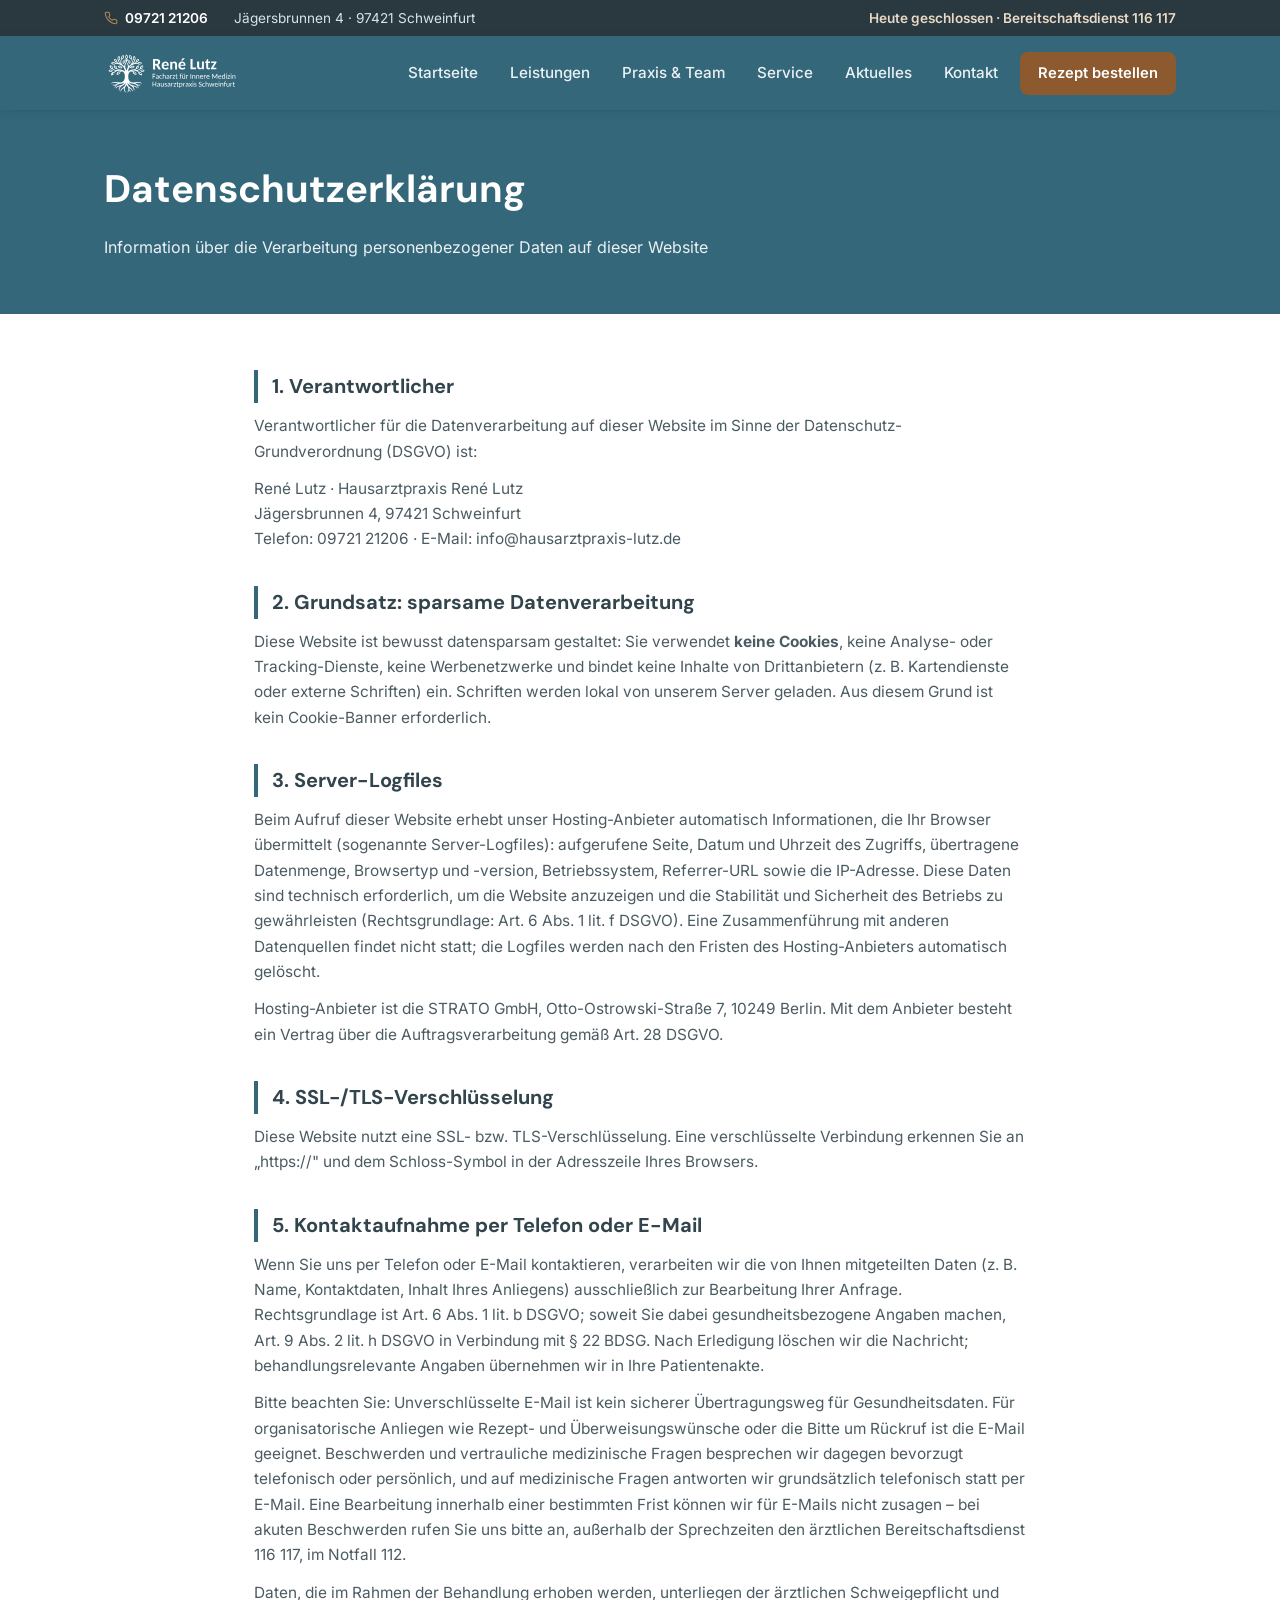
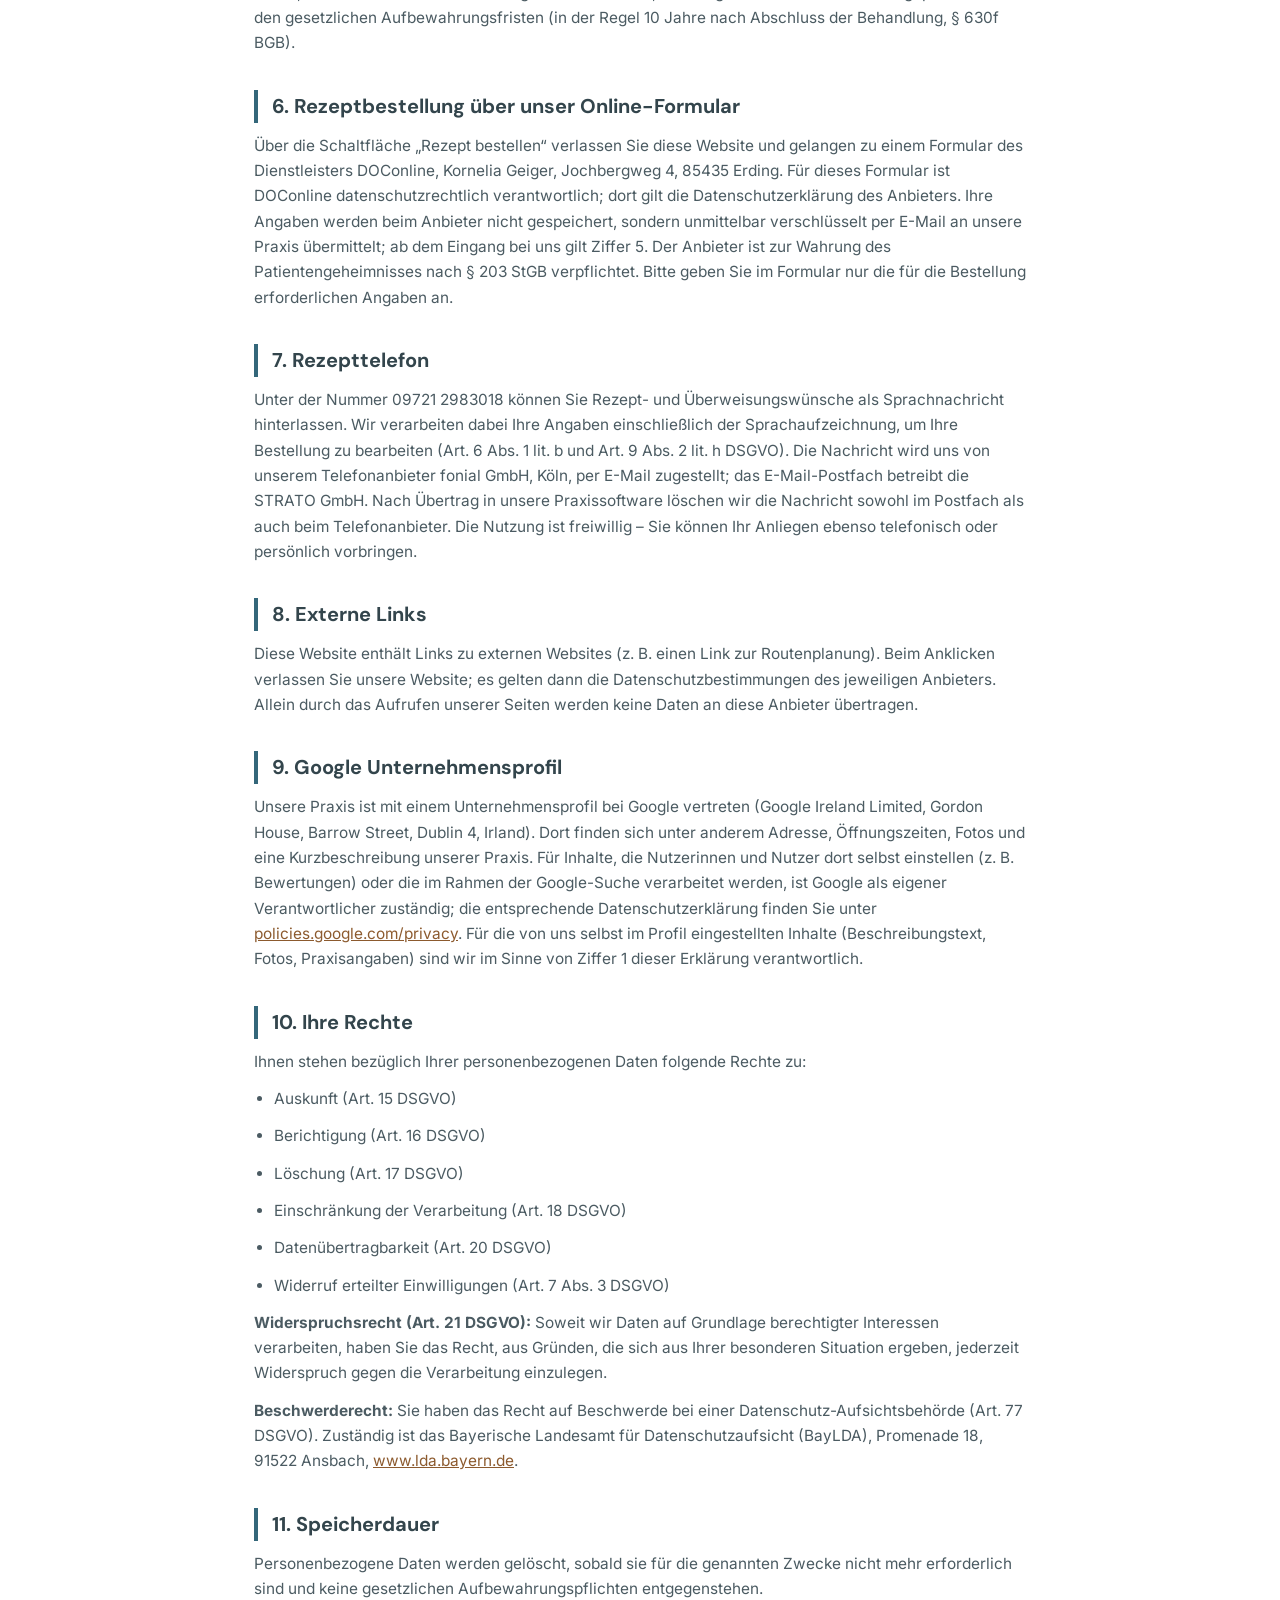
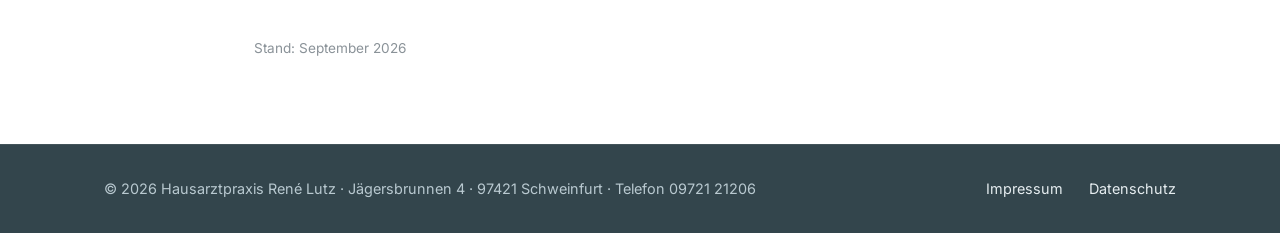
==== commit d75cd4ca: "Add files via upload" ====
--- a/datenschutz.html
+++ b/datenschutz.html
@@ -139,17 +139,24 @@
 <h2>4. SSL-/TLS-Verschlüsselung</h2>
 <p>Diese Website nutzt eine SSL- bzw. TLS-Verschlüsselung. Eine verschlüsselte Verbindung erkennen Sie an „https://" und dem Schloss-Symbol in der Adresszeile Ihres Browsers.</p>
 
-<h2>5. Kontaktaufnahme per E-Mail oder Telefon</h2>
-<p>Wenn Sie uns per E-Mail oder Telefon kontaktieren, verarbeiten wir die von Ihnen mitgeteilten Daten (z.&nbsp;B. Name, Kontaktdaten, Inhalt Ihres Anliegens) ausschließlich zur Bearbeitung Ihrer Anfrage. Rechtsgrundlagen sind Art. 6 Abs. 1 lit. b DSGVO (Anbahnung oder Durchführung des Behandlungsverhältnisses) und Art. 6 Abs. 1 lit. f DSGVO (berechtigtes Interesse an der Beantwortung Ihres Anliegens). Bitte beachten Sie: Unverschlüsselte E-Mails sind kein sicherer Übertragungsweg für sensible Gesundheitsdaten – teilen Sie uns medizinische Details bevorzugt telefonisch oder persönlich mit.</p>
+<h2>5. Kontaktaufnahme per Telefon oder E-Mail</h2>
+<p>Wenn Sie uns per Telefon oder E-Mail kontaktieren, verarbeiten wir die von Ihnen mitgeteilten Daten (z.&nbsp;B. Name, Kontaktdaten, Inhalt Ihres Anliegens) ausschließlich zur Bearbeitung Ihrer Anfrage. Rechtsgrundlage ist Art. 6 Abs. 1 lit. b DSGVO; soweit Sie dabei gesundheitsbezogene Angaben machen, Art. 9 Abs. 2 lit. h DSGVO in Verbindung mit § 22 BDSG. Nach Erledigung löschen wir die Nachricht; behandlungsrelevante Angaben übernehmen wir in Ihre Patientenakte.</p>
+<p>Bitte beachten Sie: Unverschlüsselte E-Mail ist kein sicherer Übertragungsweg für Gesundheitsdaten. Für organisatorische Anliegen wie Rezept- und Überweisungswünsche oder die Bitte um Rückruf ist die E-Mail geeignet. Beschwerden und vertrauliche medizinische Fragen besprechen wir dagegen bevorzugt telefonisch oder persönlich, und auf medizinische Fragen antworten wir grundsätzlich telefonisch statt per E-Mail. Eine Bearbeitung innerhalb einer bestimmten Frist können wir für E-Mails nicht zusagen – bei akuten Beschwerden rufen Sie uns bitte an, außerhalb der Sprechzeiten den ärztlichen Bereitschaftsdienst 116&nbsp;117, im Notfall 112.</p>
 <p>Daten, die im Rahmen der Behandlung erhoben werden, unterliegen der ärztlichen Schweigepflicht und den gesetzlichen Aufbewahrungsfristen (in der Regel 10 Jahre nach Abschluss der Behandlung, § 630f BGB).</p>
 
-<h2>6. Externe Links</h2>
+<h2>6. Rezeptbestellung über unser Online-Formular</h2>
+<p>Über die Schaltfläche „Rezept bestellen“ verlassen Sie diese Website und gelangen zu einem Formular des Dienstleisters DOConline, Kornelia Geiger, Jochbergweg 4, 85435 Erding. Für dieses Formular ist DOConline datenschutzrechtlich verantwortlich; dort gilt die Datenschutzerklärung des Anbieters. Ihre Angaben werden beim Anbieter nicht gespeichert, sondern unmittelbar verschlüsselt per E-Mail an unsere Praxis übermittelt; ab dem Eingang bei uns gilt Ziffer&nbsp;5. Der Anbieter ist zur Wahrung des Patientengeheimnisses nach § 203 StGB verpflichtet. Bitte geben Sie im Formular nur die für die Bestellung erforderlichen Angaben an.</p>
+
+<h2>7. Rezepttelefon</h2>
+<p>Unter der Nummer 09721 2983018 können Sie Rezept- und Überweisungswünsche als Sprachnachricht hinterlassen. Wir verarbeiten dabei Ihre Angaben einschließlich der Sprachaufzeichnung, um Ihre Bestellung zu bearbeiten (Art. 6 Abs. 1 lit. b und Art. 9 Abs. 2 lit. h DSGVO). Die Nachricht wird uns von unserem Telefonanbieter fonial GmbH, Köln, per E-Mail zugestellt; das E-Mail-Postfach betreibt die STRATO GmbH. Nach Übertrag in unsere Praxissoftware löschen wir die Nachricht sowohl im Postfach als auch beim Telefonanbieter. Die Nutzung ist freiwillig – Sie können Ihr Anliegen ebenso telefonisch oder persönlich vorbringen.</p>
+
+<h2>8. Externe Links</h2>
 <p>Diese Website enthält Links zu externen Websites (z.&nbsp;B. einen Link zur Routenplanung). Beim Anklicken verlassen Sie unsere Website; es gelten dann die Datenschutzbestimmungen des jeweiligen Anbieters. Allein durch das Aufrufen unserer Seiten werden keine Daten an diese Anbieter übertragen.</p>
 
-<h2>7. Google Unternehmensprofil</h2>
+<h2>9. Google Unternehmensprofil</h2>
 <p>Unsere Praxis ist mit einem Unternehmensprofil bei Google vertreten (Google Ireland Limited, Gordon House, Barrow Street, Dublin 4, Irland). Dort finden sich unter anderem Adresse, Öffnungszeiten, Fotos und eine Kurzbeschreibung unserer Praxis. Für Inhalte, die Nutzerinnen und Nutzer dort selbst einstellen (z.&nbsp;B. Bewertungen) oder die im Rahmen der Google-Suche verarbeitet werden, ist Google als eigener Verantwortlicher zuständig; die entsprechende Datenschutzerklärung finden Sie unter <a href="https://policies.google.com/privacy" rel="noopener" target="_blank">policies.google.com/privacy</a>. Für die von uns selbst im Profil eingestellten Inhalte (Beschreibungstext, Fotos, Praxisangaben) sind wir im Sinne von Ziffer&nbsp;1 dieser Erklärung verantwortlich.</p>
 
-<h2>8. Ihre Rechte</h2>
+<h2>10. Ihre Rechte</h2>
 <p>Ihnen stehen bezüglich Ihrer personenbezogenen Daten folgende Rechte zu:</p>
 <ul>
 <li>Auskunft (Art. 15 DSGVO)</li>
@@ -162,9 +169,9 @@
 <p><strong>Widerspruchsrecht (Art. 21 DSGVO):</strong> Soweit wir Daten auf Grundlage berechtigter Interessen verarbeiten, haben Sie das Recht, aus Gründen, die sich aus Ihrer besonderen Situation ergeben, jederzeit Widerspruch gegen die Verarbeitung einzulegen.</p>
 <p><strong>Beschwerderecht:</strong> Sie haben das Recht auf Beschwerde bei einer Datenschutz-Aufsichtsbehörde (Art. 77 DSGVO). Zuständig ist das Bayerische Landesamt für Datenschutzaufsicht (BayLDA), Promenade 18, 91522 Ansbach, <a href="https://www.lda.bayern.de" rel="noopener" target="_blank">www.lda.bayern.de</a>.</p>
 
-<h2>9. Speicherdauer</h2>
+<h2>11. Speicherdauer</h2>
 <p>Personenbezogene Daten werden gelöscht, sobald sie für die genannten Zwecke nicht mehr erforderlich sind und keine gesetzlichen Aufbewahrungspflichten entgegenstehen.</p>
-<p class="stand">Stand: Juli 2026</p>
+<p class="stand">Stand: September 2026</p>
 </div>
 </main>
 <footer>
